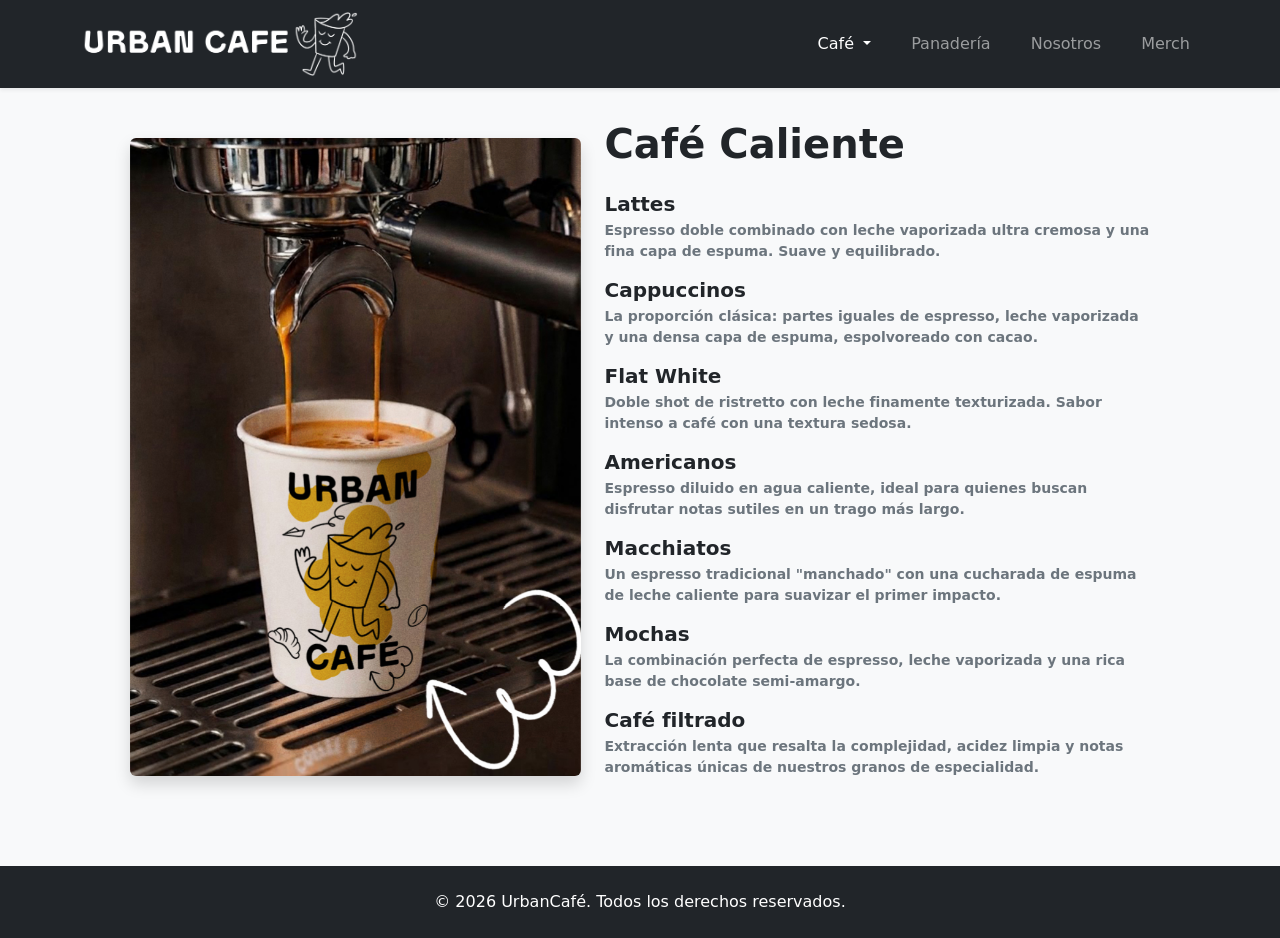
==== pages/cafe-caliente.html @ 80d649d9 "Finalizacion del proyecto UrbanCafe con favicon y README" ====
<!DOCTYPE html>
<html lang="es">
<head>
    <meta charset="UTF-8">
    <meta name="viewport" content="width=device-width, initial-scale=1.0">
    <title>UrbanCafé | Café Caliente y Especialidades</title>
    <meta name="description" content="Descubrí nuestra selección de café caliente: lattes, cappuccinos, flat white, americanos y más en UrbanCafé.">
    <meta name="keywords" content="cafe caliente, lattes, cappuccino, flat white, espresso, urbancafe">

    <link rel="icon" type="image/png" href="../img/favicon.png">
    
    <!-- Bootstrap CSS -->
    <link href="https://cdn.jsdelivr.net/npm/bootstrap@5.3.0/dist/css/bootstrap.min.css" rel="stylesheet">
    <!-- Font Awesome para íconos de redes sociales -->
    <link rel="stylesheet" href="https://cdnjs.cloudflare.com/ajax/libs/font-awesome/6.4.0/css/all.min.css">
    
    <!-- AOS Animation CSS -->
    <link href="https://unpkg.com/aos@2.3.1/dist/aos.css" rel="stylesheet">

    <!-- Tu CSS compilado desde SCSS -->
    <link rel="stylesheet" href="../styles/main.css">
</head>
<body class="bg-light">

    <header>
        <nav class="navbar navbar-expand-lg navbar-dark bg-dark fixed-top shadow-sm py-1">
            <div class="container">
                <a class="navbar-brand p-0" href="../index.html">
                    <img src="../img/logo.png" alt="Logotipo oficial de UrbanCafé, diseño minimalista en blanco" style="height: 80px; width: auto; object-fit: contain;">
                </a>
                
                <button class="navbar-toggler" type="button" data-bs-toggle="collapse" data-bs-target="#navbarNav" aria-controls="navbarNav" aria-expanded="false" aria-label="Navegación de toggle">
                    <span class="navbar-toggler-icon"></span>
                </button>
                <div class="collapse navbar-collapse justify-content-end" id="navbarNav">
                    <ul class="navbar-nav gap-4 align-items-center">
                        <li class="nav-item dropdown">
                            <a class="nav-link dropdown-toggle active" href="#" id="cafeDropdown" role="button" data-bs-toggle="dropdown" aria-expanded="false">
                                Café
                            </a>
                            <ul class="dropdown-menu dropdown-menu-dark shadow" aria-labelledby="cafeDropdown">
                                <li><a class="dropdown-item active" href="cafe-caliente.html">Café Caliente</a></li>
                                <li><a class="dropdown-item" href="cafe-frio.html">Café Frío</a></li>
                            </ul>
                        </li>
                        <li class="nav-item"><a class="nav-link" href="panaderia.html">Panadería</a></li>
                        <li class="nav-item"><a class="nav-link" href="nosotros.html">Nosotros</a></li>
                        <li class="nav-item"><a class="nav-link" href="merch.html">Merch</a></li>
                    </ul>
                </div>
            </div>
        </nav>
    </header>

    <main class="container my-5 pt-5">
        <section class="row align-items-center justify-content-center min-vh-75 py-4">
            
            <div class="col-lg-5 mb-4 mb-lg-0" data-aos="fade-up" data-aos-duration="1000">
                <div id="hotCoffeeCarousel" class="carousel slide carousel-fade shadow rounded overflow-hidden" data-bs-ride="carousel" data-bs-interval="2000">
                    <div class="carousel-inner">
                        <div class="carousel-item active">
                            <img src="../img/c1.jpg" class="d-block w-100 hero-img" alt="Taza de café caliente con diseño detallado de arte latte en UrbanCafé">
                        </div>
                        <div class="carousel-item">
                            <img src="../img/c2.jpg" class="d-block w-100 hero-img" alt="Preparación de un Cappuccino caliente con una densa capa de espuma y cacao">
                        </div>
                        <div class="carousel-item">
                            <img src="../img/c3.jpg" class="d-block w-100 hero-img" alt="Taza de Flat White con textura sedosa y doble shot de ristretto">
                        </div>
                        <div class="carousel-item">
                            <img src="../img/c4.jpg" class="d-block w-100 hero-img" alt="Café americano caliente servido en taza institucional de cerámica">
                        </div>
                        <div class="carousel-item">
                            <img src="../img/c5.jpg" class="d-block w-100 hero-img" alt="Variedad de especialidades de café caliente recién preparadas en barra">
                        </div>
                    </div>
                </div>
            </div>

            <div class="col-lg-6 mb-4 mb-lg-0" data-aos="fade-up" data-aos-duration="1200">
                <h1 class="mb-4 fw-bold text-dark">Café Caliente</h1>
                
                <div class="coffee-list">
                    <div class="mb-3">
                        <h2 class="h5 fw-bold text-dark mb-1">Lattes</h2>
                        <p class="text-secondary fw-semibold small mb-0">Espresso doble combinado con leche vaporizada ultra cremosa y una fina capa de espuma. Suave y equilibrado.</p>
                    </div>

                    <div class="mb-3">
                        <h2 class="h5 fw-bold text-dark mb-1">Cappuccinos</h2>
                        <p class="text-secondary fw-semibold small mb-0">La proporción clásica: partes iguales de espresso, leche vaporizada y una densa capa de espuma, espolvoreado con cacao.</p>
                    </div>

                    <div class="mb-3">
                        <h2 class="h5 fw-bold text-dark mb-1">Flat White</h2>
                        <p class="text-secondary fw-semibold small mb-0">Doble shot de ristretto con leche finamente texturizada. Sabor intenso a café con una textura sedosa.</p>
                    </div>

                    <div class="mb-3">
                        <h2 class="h5 fw-bold text-dark mb-1">Americanos</h2>
                        <p class="text-secondary fw-semibold small mb-0">Espresso diluido en agua caliente, ideal para quienes buscan disfrutar notas sutiles en un trago más largo.</p>
                    </div>

                    <div class="mb-3">
                        <h2 class="h5 fw-bold text-dark mb-1">Macchiatos</h2>
                        <p class="text-secondary fw-semibold small mb-0">Un espresso tradicional "manchado" con una cucharada de espuma de leche caliente para suavizar el primer impacto.</p>
                    </div>

                    <div class="mb-3">
                        <h2 class="h5 fw-bold text-dark mb-1">Mochas</h2>
                        <p class="text-secondary fw-semibold small mb-0">La combinación perfecta de espresso, leche vaporizada y una rica base de chocolate semi-amargo.</p>
                    </div>

                    <div class="mb-3">
                        <h2 class="h5 fw-bold text-dark mb-1">Café filtrado</h2>
                        <p class="text-secondary fw-semibold small mb-0">Extracción lenta que resalta la complejidad, acidez limpia y notas aromáticas únicas de nuestros granos de especialidad.</p>
                    </div>
                </div>
            </div>

        </section>
    </main>

    <footer class="bg-dark text-white text-center py-4">
        <div class="container">
            <p class="mb-0">&copy; 2026 UrbanCafé. Todos los derechos reservados.</p>
        </div>
    </footer>

    <!-- Bootstrap JS Bundle -->
    <script src="https://cdn.jsdelivr.net/npm/bootstrap@5.3.0/dist/js/bootstrap.bundle.min.js"></script>

    <!-- AOS Animation JS e inicialización -->
    <script src="https://unpkg.com/aos@2.3.1/dist/aos.js"></script>
    <script>
      AOS.init();
    </script>
</body>
</html>
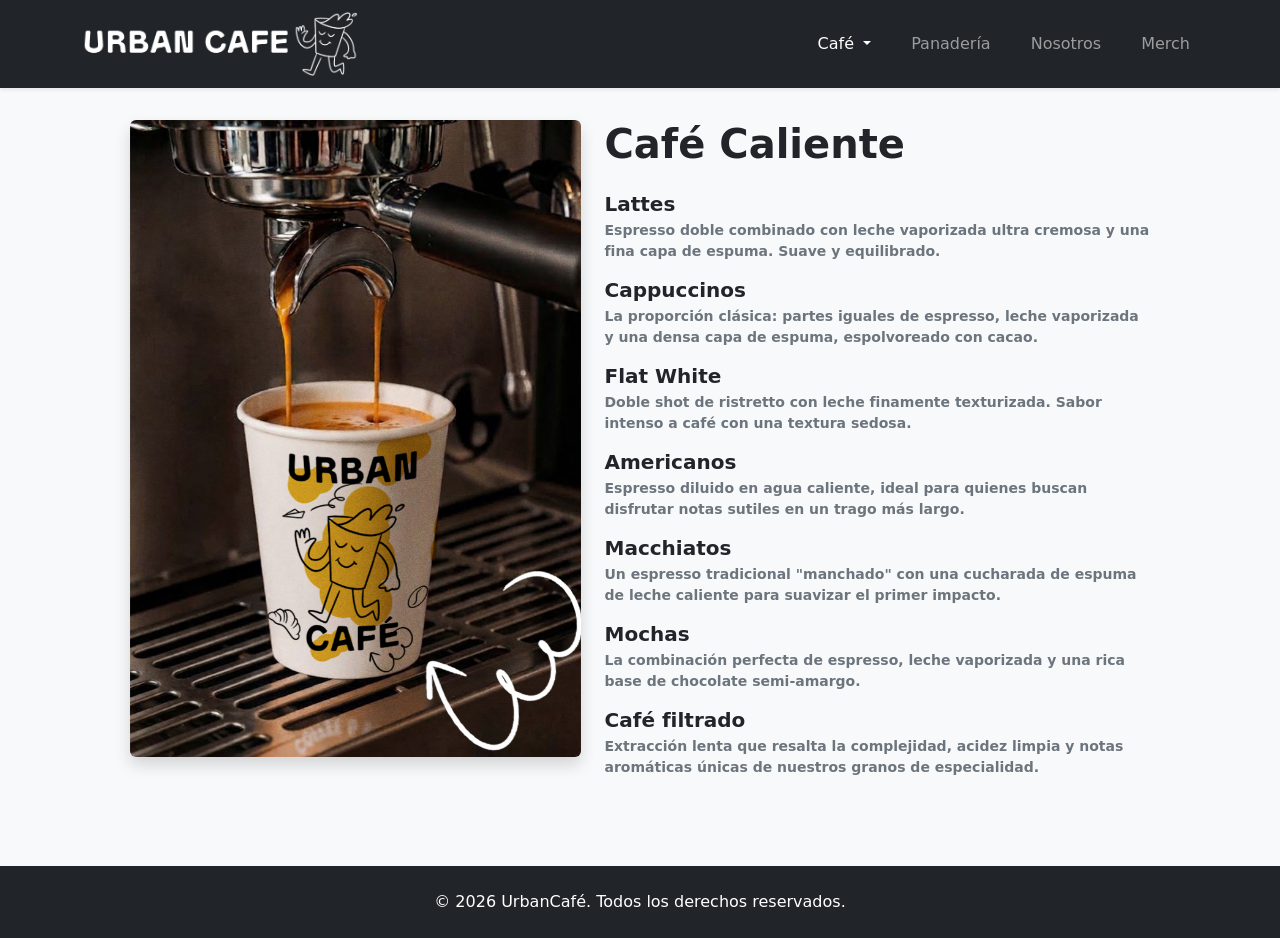
==== commit 2b05ef0c: "Corrijo el tamaño del título principal en panaderia.html" ====
--- a/pages/cafe-caliente.html
+++ b/pages/cafe-caliente.html
@@ -53,7 +53,8 @@
     </header>
 
     <main class="container my-5 pt-5">
-        <section class="row align-items-center justify-content-center min-vh-75 py-4">
+        <!-- CORREGIDO: align-items-start para alinear el título con el borde superior de la foto -->
+        <section class="row align-items-start justify-content-center min-vh-75 py-4">
             
             <div class="col-lg-5 mb-4 mb-lg-0" data-aos="fade-up" data-aos-duration="1000">
                 <div id="hotCoffeeCarousel" class="carousel slide carousel-fade shadow rounded overflow-hidden" data-bs-ride="carousel" data-bs-interval="2000">
